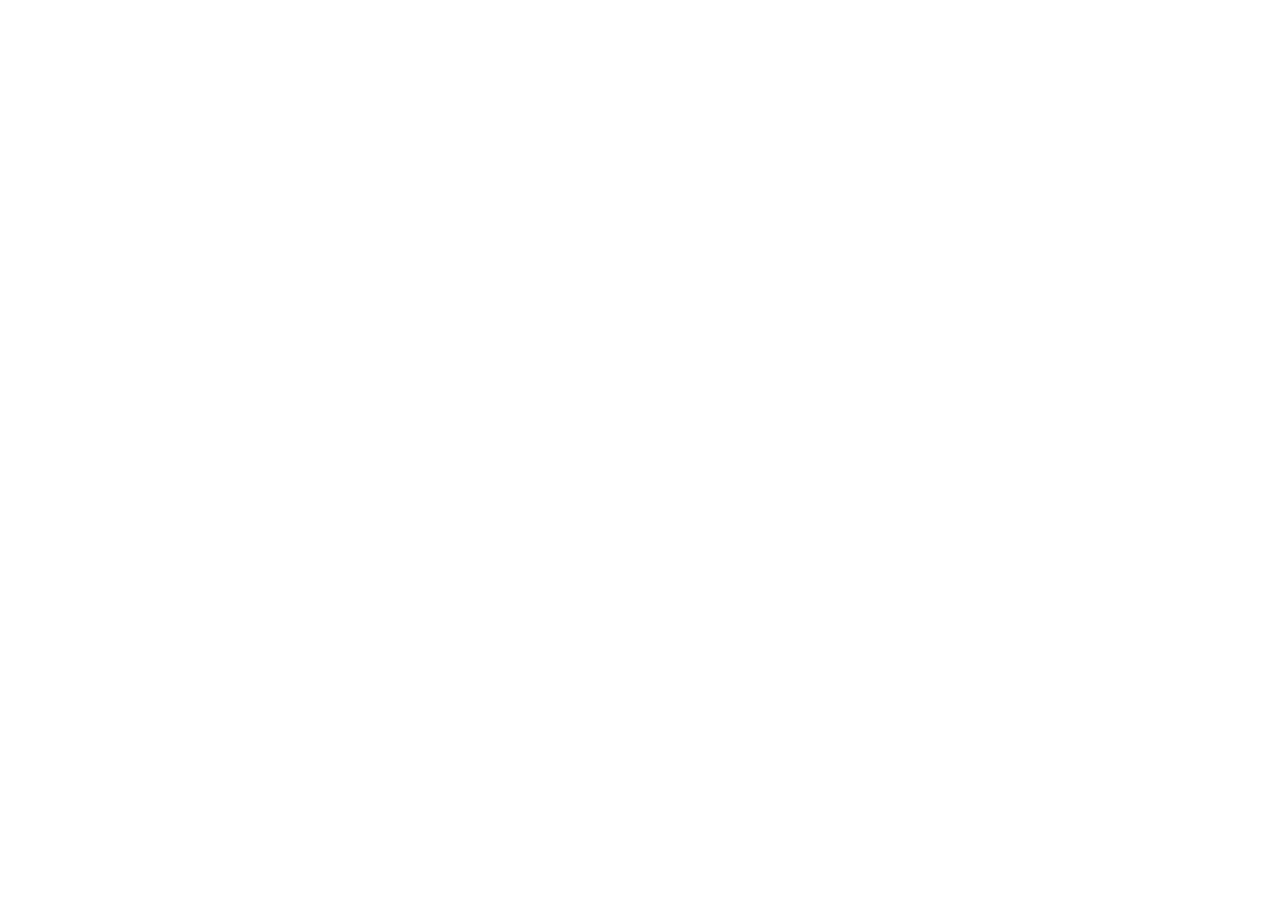
==== index.html @ 0db331f7 "initial commit" ====
<!DOCTYPE html>
<html lang="en">
<head>
    <link rel="stylesheet" href="style.css">
    <meta charset="UTF-8">
    <meta name="viewport" content="width=device-width, initial-scale=1.0">
    <title>Document</title>
</head>
<body>
    
</body>
</html>
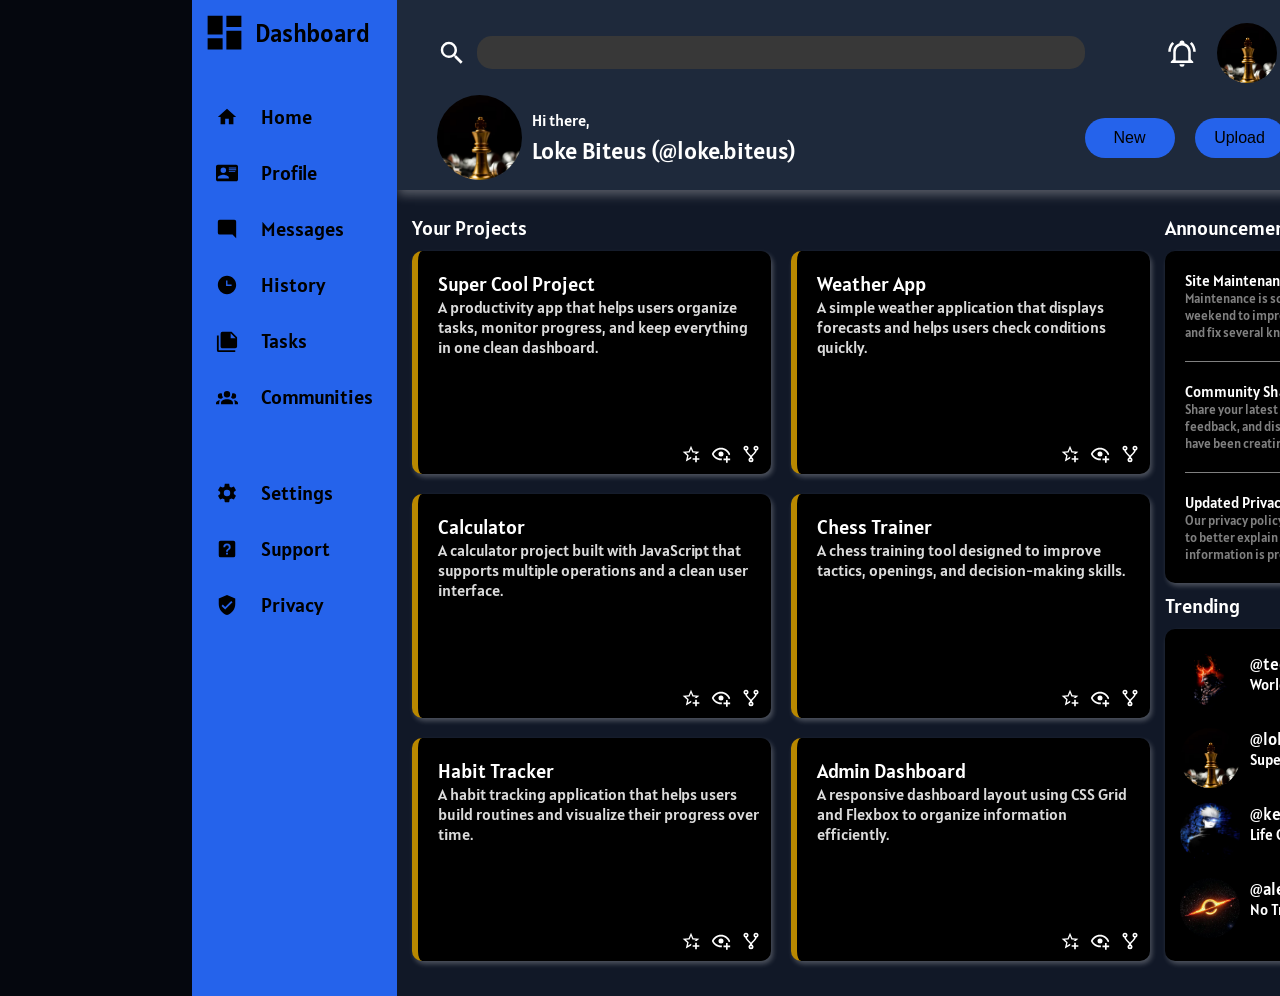
==== commit fa2cadce: "Dashboard" ====
--- a/index.html
+++ b/index.html
@@ -7,6 +7,308 @@
     <title>Document</title>
 </head>
 <body>
-    
+    <div class="container">
+        <div class="header">
+            <div class="top-left-header">
+                <img class="search-icon" src="icons/magnify.svg">
+                <input type="text">
+            </div>
+            <div class="top-right-header">
+                <img class="bell-icon" src="icons/bell.svg">
+                <img class="tiny-profile" src="profiles/profile.avif">
+                <div class="tiny-name">Loke Biteus</div>
+            </div>
+            <div class="bottom-left-header">
+                <img class="profile" src="profiles/profile.avif">
+                <div class="name-space">
+                    <div class="tiny-text">Hi there,</div>
+                    <div class="name">Loke Biteus (@loke.biteus)</div>
+                </div>
+            </div>
+            <div class="bottom-right-header">
+                <button>New</button>
+                <button>Upload</button>
+                <button>Share</button>
+            </div>
+        </div>
+        
+        <div class="sidebar">
+            <div class="sidebar-item-dashboard">
+                <img class="icon dashboard" src="icons/dashboard.svg" alt="">
+                <span class="logo">Dashboard</span>
+            </div>
+            <div class="sidebar-container">
+
+                <div class="top-links">
+
+                    <a class="sidebar-item" href="secret.html">
+                        <img class="icon" src="icons/home.svg" alt="">
+                        <span>Home</span>
+                    </a>
+
+                    <a class="sidebar-item" href="#">
+                        <img class="icon" src="icons/profile.svg" alt="">
+                        <span>Profile</span>
+                    </a>
+
+                    <a class="sidebar-item" href="#">
+                        <img class="icon" src="icons/messages.svg" alt="">
+                        <span>Messages</span>
+                    </a>
+
+                    <a class="sidebar-item" href="secret.html">
+                        <img class="icon" src="icons/history.svg" alt="">
+                        <span>History</span>
+                    </a>
+
+                    <a class="sidebar-item" href="#">
+                        <img class="icon" src="icons/tasks.svg" alt="">
+                        <span>Tasks</span>
+                    </a>
+
+                    <a class="sidebar-item" href="#">
+                        <img class="icon community" src="icons/community.svg" alt="">
+                        <span>Communities</span>
+                    </a>
+
+                </div>
+
+
+                <div class="bottom-links">
+
+                    <a class="sidebar-item" href="secret.html">
+                        <img class="icon" src="icons/cog.svg" alt="">
+                        <span>Settings</span>
+                    </a>
+
+                    <a class="sidebar-item" href="#">
+                        <img class="icon" src="icons/help-box.svg" alt="">
+                        <span>Support</span>
+                    </a>
+
+                    <a class="sidebar-item" href="#">
+                        <img class="icon" src="icons/shield-check.svg" alt="">
+                        <span>Privacy</span>
+                    </a>
+
+                </div>
+
+            </div>
+        </div>
+
+        <div class="main">
+            <div class="projects">
+                <div class="projects-heading">Your Projects</div>
+                <div class="projects-box">
+
+                    <div class="card">
+                        <div class="card-info">
+                            <div class="projects-name">Super Cool Project</div>
+                            <div class="projects-text">
+                                A productivity app that helps users organize tasks, monitor progress,
+                                and keep everything in one clean dashboard.
+                            </div>
+                        </div>
+
+                        <div class="card-buttons">
+                            <a class="projects-link" href="#">
+                                <img src="icons/star.svg" alt="">
+                            </a>
+                            <a class="projects-link" href="#">
+                                <img src="icons/eye.svg" alt="">
+                            </a>
+                            <a class="projects-link" href="#">
+                                <img src="icons/branch.svg" alt="">
+                            </a>
+                        </div>
+                    </div>
+
+
+                    <div class="card">
+                        <div class="card-info">
+                            <div class="projects-name">Weather App</div>
+                            <div class="projects-text">
+                                A simple weather application that displays forecasts and helps users
+                                check conditions quickly.
+                            </div>
+                        </div>
+
+                        <div class="card-buttons">
+                            <a class="projects-link" href="#">
+                                <img src="icons/star.svg" alt="">
+                            </a>
+                            <a class="projects-link" href="#">
+                                <img src="icons/eye.svg" alt="">
+                            </a>
+                            <a class="projects-link" href="#">
+                                <img src="icons/branch.svg" alt="">
+                            </a>
+                        </div>
+                    </div>
+
+
+                    <div class="card">
+                        <div class="card-info">
+                            <div class="projects-name">Calculator</div>
+                            <div class="projects-text">
+                                A calculator project built with JavaScript that supports multiple
+                                operations and a clean user interface.
+                            </div>
+                        </div>
+
+                        <div class="card-buttons">
+                            <a class="projects-link" href="#">
+                                <img src="icons/star.svg" alt="">
+                            </a>
+                            <a class="projects-link" href="#">
+                                <img src="icons/eye.svg" alt="">
+                            </a>
+                            <a class="projects-link" href="#">
+                                <img src="icons/branch.svg" alt="">
+                            </a>
+                        </div>
+                    </div>
+
+
+                    <div class="card">
+                        <div class="card-info">
+                            <div class="projects-name">Chess Trainer</div>
+                            <div class="projects-text">
+                                A chess training tool designed to improve tactics, openings,
+                                and decision-making skills.
+                            </div>
+                        </div>
+
+                        <div class="card-buttons">
+                            <a class="projects-link" href="#">
+                                <img src="icons/star.svg" alt="">
+                            </a>
+                            <a class="projects-link" href="#">
+                                <img src="icons/eye.svg" alt="">
+                            </a>
+                            <a class="projects-link" href="#">
+                                <img src="icons/branch.svg" alt="">
+                            </a>
+                        </div>
+                    </div>
+
+
+                    <div class="card">
+                        <div class="card-info">
+                            <div class="projects-name">Habit Tracker</div>
+                            <div class="projects-text">
+                                A habit tracking application that helps users build routines
+                                and visualize their progress over time.
+                            </div>
+                        </div>
+
+                        <div class="card-buttons">
+                            <a class="projects-link" href="#">
+                                <img src="icons/star.svg" alt="">
+                            </a>
+                            <a class="projects-link" href="#">
+                                <img src="icons/eye.svg" alt="">
+                            </a>
+                            <a class="projects-link" href="#">
+                                <img src="icons/branch.svg" alt="">
+                            </a>
+                        </div>
+                    </div>
+
+
+                    <div class="card">
+                        <div class="card-info">
+                            <div class="projects-name">Admin Dashboard</div>
+                            <div class="projects-text">
+                                A responsive dashboard layout using CSS Grid and Flexbox
+                                to organize information efficiently.
+                            </div>
+                        </div>
+
+                        <div class="card-buttons">
+                            <a class="projects-link" href="#">
+                                <img src="icons/star.svg" alt="">
+                            </a>
+                            <a class="projects-link" href="#">
+                                <img src="icons/eye.svg" alt="">
+                            </a>
+                            <a class="projects-link" href="#">
+                                <img src="icons/branch.svg" alt="">
+                            </a>
+                        </div>
+                    </div>
+
+                </div>
+            </div>
+
+            <div class="announcements">
+                <div class="announcements-text">Announcements</div>
+                <div class="announcements-box">
+                    <div class="site-maintenance">
+                        <div class="site-maintenance-header">Site Maintenance</div>
+                        <div class="site-maintenance-text">
+                            Maintenance is scheduled this weekend to improve performance and fix several known issues.
+                        </div>
+                    </div>
+
+                    <div class="border"></div>
+
+                    <div class="community-share-day">
+                        <div class="community-share-day-header">Community Share Day</div>
+                        <div class="community-share-day-text">
+                            Share your latest projects, get feedback, and discover what others have been creating.
+                        </div>
+                    </div>
+
+                    <div class="border"></div>
+
+                    <div class="updated-privacy-policy">
+                        <div class="updated-privacy-policy-header">Updated Privacy Policy</div>
+                        <div class="updated-privacy-policy-text">
+                            Our privacy policy has been updated to better explain how your information is protected.
+                        </div>
+                    </div>
+                </div>
+            </div>
+
+            <div class="trending">
+                <div class="trending-text">Trending</div>
+                <div class="trending-box">
+                    <div class="person">
+                        <img class="trending-profile" src="profiles/samurai-profile.jpeg">
+                        <div class="trending-name-project">
+                            <div class="trending-name">@tegan</div>
+                            <div class="trending-project">World Peace Builder</div>
+                        </div>
+                    </div>
+
+                    <div class="person">
+                        <img class="trending-profile" src="profiles/profile.avif">
+                        <div class="trending-name-project">
+                            <div class="trending-name">@loke</div>
+                            <div class="trending-project">Super Cool Project</div>
+                        </div>
+                    </div>
+
+                    <div class="person">
+                        <img class="trending-profile" src="profiles/gojo-profile.jpg">
+                        <div class="trending-name-project">
+                            <div class="trending-name">@kendall</div>
+                            <div class="trending-project">Life Changing App</div>
+                        </div>
+                    </div>
+
+                    <div class="person">
+                        <img class="trending-profile" src="profiles/black-hole-profile.jpg">
+                        <div class="trending-name-project">
+                            <div class="trending-name">@alex</div>
+                            <div class="trending-project">No Traffic Maker</div>
+                        </div>
+                    </div>
+
+                </div>
+            </div>
+        </div>
+    </div>
 </body>
 </html>
--- a/style.css
+++ b/style.css
@@ -0,0 +1,566 @@
+@import url(https://fonts.bunny.net/css?family=alatsi:400);
+
+
+* {
+    margin: 0;
+    padding: 0;
+}
+
+
+
+body, html {
+    height: 100%;
+    width: 100%;
+    background-color: #05070e;
+    display: flex;
+    align-items: center;
+
+    font-family: "Alatsi";
+    font-size: 16px;
+}
+
+.container {
+    height: 70%;
+    width: 100%;
+    display: grid;
+    grid-template-columns: 1fr 4fr;
+    grid-template-rows: 1fr 4fr;
+
+    grid-template-areas: 
+    "sidebar header"
+    "sidebar main";
+
+}
+
+
+
+/*header*/
+
+.header {
+    grid-area: header;
+    z-index: 1;
+    
+    background-color: #1e293b;
+    box-shadow: 1px 5px 10px rgb(247, 246, 246, 0.3);
+    color: white;
+    padding-right: 40px;
+    padding-left: 40px;
+    padding-top: 10px;
+    padding-bottom: 10px;
+
+    display: grid;
+    grid-template-columns: 2fr 1fr;
+    grid-template-rows: 1fr 1fr;
+    grid-template-areas: 
+    "top-left top-right"
+    "bottom-left bottom-right"
+    ;
+}
+
+.top-left-header {
+    grid-area: top-left;
+    display: flex;
+    align-items: center;
+    gap: 10px;
+}
+
+.top-right-header {
+    grid-area: top-right;
+
+    display: flex;
+    align-items: center;
+    justify-content: end;
+    gap: 20px;
+}
+
+.bottom-left-header {
+    grid-area: bottom-left;
+    display: flex;
+    align-items: center;
+    gap: 10px;
+}
+
+.name-space {
+    display: flex;
+    flex-direction: column;
+    gap: 5px;
+}
+
+.bottom-right-header {
+    grid-area: bottom-right;
+    display: flex;
+    gap: 20px;
+    align-items: center;
+}
+
+
+.search-icon, .bell-icon {
+    filter: invert(1);
+    height: 20px;
+    width: 20px;
+}
+
+.profile {
+    width: 60px;
+    height: 60px;
+    border-radius: 50%;
+    object-fit: cover;
+}
+
+.tiny-profile {
+    width: 30px;
+    height: 30px;
+    border-radius: 50%;
+    object-fit: cover;
+}
+
+input {
+    width: 400px;
+    background-color: rgb(56, 56, 56);
+    color: white;
+    border-radius: 10px;
+    padding: 2px;
+
+    border: none;
+    outline: none;
+    
+}
+
+.tiny-text {
+    font-size: 12px;
+}
+
+.name {
+    font-size: 18px;
+}
+
+button {
+    border-radius: 20px;
+    padding: 8px;
+    width: 70px;
+    font-size: 12px;
+    outline: none;
+    border: none;
+    background-color: #2563eb;
+}
+
+
+
+
+/*-------Sidebar------*/
+
+
+
+
+.sidebar {
+    grid-area: sidebar;
+    background-color: #2563eb;
+    z-index: 2;
+
+
+}
+
+.sidebar-container {
+    height: 55%;
+    display: flex;
+    flex-direction: column;
+    gap: 50px;
+    padding: 18px;
+}
+
+.top-links, .bottom-links {
+    height: 100%;
+    display: flex;
+    flex-direction: column;
+    gap: 20px;
+}
+
+.sidebar-item {
+    display: flex;
+    flex-direction: row;
+    align-items: center;
+    gap: 15px;
+}
+
+.icon {
+    height: 16px;
+    width: auto;
+}
+
+.dashboard {
+    height: 35px;
+    width: auto;
+    padding: 0;
+    margin: 0;
+}
+
+.sidebar-item-dashboard {
+    display: flex;
+    gap: 6px;
+    padding: 8px;
+    align-items: center;
+    margin-bottom: 10px;
+    font-size: 20px;
+}
+
+
+
+
+/*----------Main-------*/
+
+
+
+
+.main {
+    
+    grid-area: main;
+    background-color: #111827;
+
+    display: grid;
+    grid-template-columns: 3fr 1fr;
+    grid-template-rows: 1fr 1fr;
+    grid-template-areas: 
+    "projects announcements"
+    "projects trending"
+    ;
+
+    color: white;
+    padding: 25px 22px 35px 15px;
+    gap: 10px;
+}
+
+.projects {
+    height: 100%;
+    grid-area: projects;
+    display: flex;
+    flex-direction: column;
+    gap: 10px;
+    padding-right: 5px;
+}
+
+.projects-box {
+    flex: 1;
+
+    display: grid;
+    grid-template-columns: repeat(auto-fit, minmax(250px, 1fr));
+    gap: 20px;
+}
+
+.card {
+    background-color: black;
+
+    display: flex;
+    flex-direction: column;
+    justify-content: space-between;
+    border-radius: 10px;
+    padding: 20px 10px 10px 20px;
+
+    border-left: 6px solid rgb(185, 136, 0);
+    box-shadow: 2px 3px 5px rgba(255, 255, 255, 0.253);
+
+}
+
+.card-buttons {
+    display: flex;
+    gap: 10px;
+    justify-content: end;
+}
+
+.card-info {
+    display: flex;
+    flex-direction: column;
+    gap: 0px;
+}
+
+.projects-text {
+    font-size: 12px;
+    color: rgb(219, 219, 219);
+}
+
+
+.card img {
+    height: 20px;
+    width: 20px;
+    filter: invert(1);
+}
+
+
+
+
+/*------Announcements-----*/
+
+
+
+.announcements {
+    grid-area: announcements;
+
+    display: flex;
+    flex-direction: column;
+    gap: 10px;
+}
+
+.announcements-box {
+    flex: 1;
+
+    background-color: black;
+    border-radius: 10px;
+    box-shadow: 2px 3px 5px rgba(255, 255, 255, 0.253);
+
+    display: flex;
+    flex-direction: column;
+    gap: 8px;
+    padding: 20px;
+    justify-content: center;
+
+    font-size: 10px;
+}
+
+.site-maintenance-text,
+.community-share-day-text,
+.updated-privacy-policy-text {
+    color: gray;
+    font-size: 9px;
+}
+
+.border {
+    height: 1px;
+    background-color: gray;
+}
+
+/*-------Trending-------*/
+
+
+
+.trending {
+    grid-area: trending;
+
+    display: flex;
+    flex-direction: column;
+    gap: 10px;
+    padding-top: 0px;
+}
+
+.trending-box {
+    flex: 1;
+
+    background-color: black;
+    border-radius: 10px;
+    box-shadow: 2px 3px 5px rgba(255, 255, 255, 0.253);
+
+    display: flex;
+    flex-direction: column;
+    padding: 15px;
+    gap: 10px;
+    justify-content: center;
+}
+
+.person {
+    display: flex;
+    flex-direction: row;
+    gap: 10px;
+
+}
+
+.trending-name {
+    font-size: 12px;
+}
+
+.trending-project {
+    font-size: 10px;
+}
+
+.trending-profile {
+    width: 42px;
+    height: 42px;
+    border-radius: 50%;
+    object-fit: cover;
+}
+
+
+
+
+
+
+
+/*----others----*/
+
+
+
+img {
+    display: block;
+}
+
+a {
+    color: black;
+    text-decoration: none;
+}
+
+.button-secret {
+    display: inline-block;
+    padding: 10px 20px;
+    background-color: blue;
+    color: white;
+    text-decoration: none;
+    border-radius: 5px;
+}
+
+.secret {
+    display: flex;
+    flex-direction: column;
+    align-items: center;
+    justify-content: center;
+    gap: 50px;
+}
+
+@media (min-width: 1000px) {
+    .container {
+        height: 100%;
+        width: 70%
+    }
+    body, html {
+        justify-content: center;
+        font-size: 20px;
+    }
+    .announcements-box {
+        gap: 20px;
+        font-size: 15px;
+    }
+    .site-maintenance-text,
+    .community-share-day-text,
+    .updated-privacy-policy-text {
+        color: gray;
+        font-size: 13px;
+    }
+    .trending-name {
+        font-size: 17px;
+    }
+
+    .trending-project {
+        font-size: 15px;
+    }
+
+    .trending-profile {
+        width: 60px;
+        height: 60px;
+        border-radius: 50%;
+        object-fit: cover;
+    }
+    .trending-box {
+        gap: 15px;
+    }
+    .projects-text {
+        font-size: 16px;
+    }
+
+
+
+    /*----header----*/
+
+    .search-icon, .bell-icon {
+        filter: invert(1);
+        height: 30px;
+        width: 30px;
+    }
+
+    .profile {
+        width: 85px;
+        height: 85px;
+        border-radius: 50%;
+        object-fit: cover;
+    }
+
+    .tiny-profile {
+        width: 60px;
+        height: 60px;
+        border-radius: 50%;
+        object-fit: cover;
+    }
+
+    input {
+        width: 600px;
+        height: 25px;
+        background-color: rgb(56, 56, 56);
+        color: white;
+        border-radius: 15px;
+        padding: 4px;
+
+        border: none;
+        outline: none;
+        
+    }
+
+    .tiny-text {
+        font-size: 16px;
+    }
+
+    .name {
+        font-size: 24px;
+    }
+
+    button {
+        border-radius: 30px;
+        padding: 10px;
+        width: 90px;
+        height: 40px;
+        font-size: 16px;
+        outline: none;
+        border: none;
+        background-color: #2563eb;
+    }
+
+
+
+
+    /*-----sidebar------*/
+
+    .sidebar {
+        grid-area: sidebar;
+        background-color: #2563eb;
+        z-index: 2;
+
+
+    }
+
+    .sidebar-container {
+        height: 55%;
+        display: flex;
+        flex-direction: column;
+        gap: 70px;
+        padding: 24px;
+    }
+
+    .top-links, .bottom-links {
+        height: 100%;
+        display: flex;
+        flex-direction: column;
+        gap: 30px;
+    }
+
+    .sidebar-item {
+        display: flex;
+        flex-direction: row;
+        align-items: center;
+        gap: 22.5px;
+    }
+
+    .icon {
+        height: 22px;
+        width: auto;
+    }
+
+    .dashboard {
+        height: 45px;
+        width: auto;
+        padding: 0;
+        margin: 0;
+    }
+
+    .sidebar-item-dashboard {
+        display: flex;
+        gap: 8px;
+        padding: 10px;
+        align-items: center;
+        margin-bottom: 15px;
+        font-size: 25px;
+    }
+}
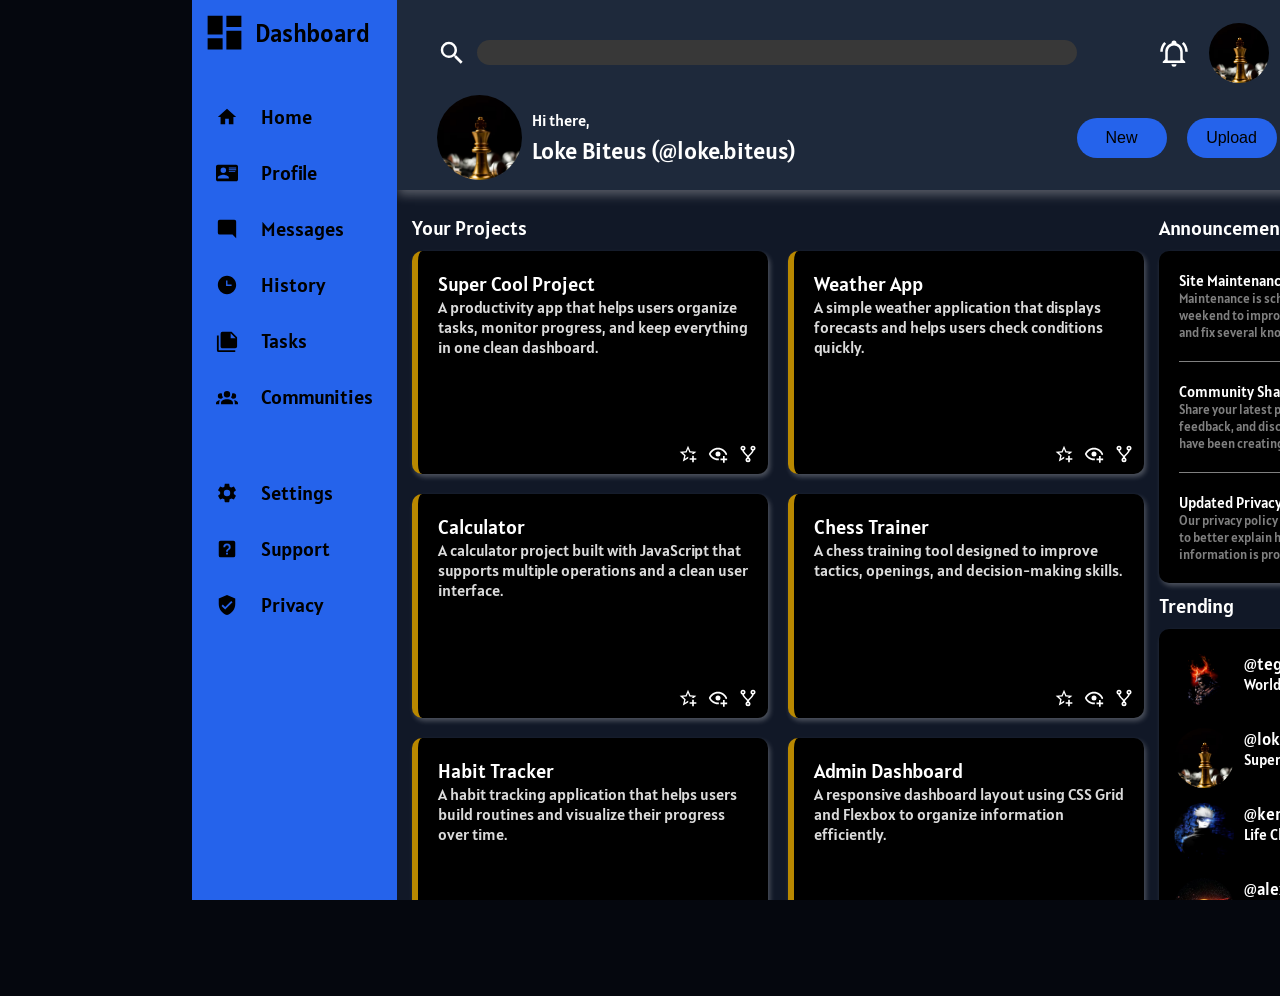
==== commit ca310c60: "Dashboard" ====
--- a/index.html
+++ b/index.html
@@ -26,7 +26,7 @@
                 </div>
             </div>
             <div class="bottom-right-header">
-                <button>New</button>
+                <button onclick="location.href='secret.html'">New</button>
                 <button>Upload</button>
                 <button>Share</button>
             </div>
@@ -98,7 +98,9 @@
 
         <div class="main">
             <div class="projects">
-                <div class="projects-heading">Your Projects</div>
+                <div class="projects-header">
+                    <div class="projects-heading">Your Projects</div>
+                </div>
                 <div class="projects-box">
 
                     <div class="card">
@@ -114,7 +116,7 @@
                             <a class="projects-link" href="#">
                                 <img src="icons/star.svg" alt="">
                             </a>
-                            <a class="projects-link" href="#">
+                            <a class="projects-link" href="secret.html">
                                 <img src="icons/eye.svg" alt="">
                             </a>
                             <a class="projects-link" href="#">
@@ -137,7 +139,7 @@
                             <a class="projects-link" href="#">
                                 <img src="icons/star.svg" alt="">
                             </a>
-                            <a class="projects-link" href="#">
+                            <a class="projects-link" href="secret.html">
                                 <img src="icons/eye.svg" alt="">
                             </a>
                             <a class="projects-link" href="#">
@@ -183,7 +185,7 @@
                             <a class="projects-link" href="#">
                                 <img src="icons/star.svg" alt="">
                             </a>
-                            <a class="projects-link" href="#">
+                            <a class="projects-link" href="secret.html">
                                 <img src="icons/eye.svg" alt="">
                             </a>
                             <a class="projects-link" href="#">
@@ -206,7 +208,7 @@
                             <a class="projects-link" href="#">
                                 <img src="icons/star.svg" alt="">
                             </a>
-                            <a class="projects-link" href="#">
+                            <a class="projects-link" href="secret.html">
                                 <img src="icons/eye.svg" alt="">
                             </a>
                             <a class="projects-link" href="#">
@@ -242,7 +244,9 @@
             </div>
 
             <div class="announcements">
-                <div class="announcements-text">Announcements</div>
+                <div class="projects-header">
+                    <div class="announcements-text">Announcements</div>
+                </div>
                 <div class="announcements-box">
                     <div class="site-maintenance">
                         <div class="site-maintenance-header">Site Maintenance</div>
@@ -272,7 +276,9 @@
             </div>
 
             <div class="trending">
-                <div class="trending-text">Trending</div>
+                <div class="projects-header">
+                    <div class="trending-text">Trending</div>
+                </div>
                 <div class="trending-box">
                     <div class="person">
                         <img class="trending-profile" src="profiles/samurai-profile.jpeg">
--- a/style.css
+++ b/style.css
@@ -4,11 +4,12 @@
 * {
     margin: 0;
     padding: 0;
-}
-
+    box-sizing: border-box;
+}
 
 
 body, html {
+    overflow: hidden;
     height: 100%;
     width: 100%;
     background-color: #05070e;
@@ -119,7 +120,8 @@
     background-color: rgb(56, 56, 56);
     color: white;
     border-radius: 10px;
-    padding: 2px;
+    padding: 3px;
+    padding-left: 7px;
 
     border: none;
     outline: none;
@@ -180,6 +182,9 @@
     flex-direction: row;
     align-items: center;
     gap: 15px;
+
+    border-radius: 8px;
+    transition: 0.2s;
 }
 
 .icon {
@@ -201,6 +206,8 @@
     align-items: center;
     margin-bottom: 10px;
     font-size: 20px;
+
+    transition: 0.2s;
 }
 
 
@@ -258,6 +265,7 @@
     border-left: 6px solid rgb(185, 136, 0);
     box-shadow: 2px 3px 5px rgba(255, 255, 255, 0.253);
 
+    transition: 0.2s;
 }
 
 .card-buttons {
@@ -313,6 +321,7 @@
     justify-content: center;
 
     font-size: 10px;
+    transition: 0.2s;
 }
 
 .site-maintenance-text,
@@ -352,6 +361,7 @@
     padding: 15px;
     gap: 10px;
     justify-content: center;
+    transition: 0.2s;
 }
 
 .person {
@@ -396,23 +406,149 @@
 }
 
 .button-secret {
-    display: inline-block;
-    padding: 10px 20px;
-    background-color: blue;
-    color: white;
-    text-decoration: none;
-    border-radius: 5px;
-}
+    background-color: rgba(255, 255, 255, 0);
+    width: 240px;
+    height: 240px;
+    border-radius: 50%;
+    margin-left: 168px;
+    margin-top: 8px;
+}
+
 
 .secret {
     display: flex;
     flex-direction: column;
-    align-items: center;
-    justify-content: center;
-    gap: 50px;
-}
+}
+
+.secret-body {
+    background-image: url("icons/void.webp");
+    background-size: cover;
+    background-position: center;
+    background-repeat: no-repeat;
+}
+
+.projects-header {
+    display: flex;
+    justify-content: start;
+}
+
+
+/*-------Hover--------*/
+
+
+
+.card:hover {
+    transform: translateY(-4px);
+    box-shadow: 4px 7px 10px rgba(255, 255, 255, 0.253);
+}
+
+.sidebar-item:hover {
+    transform: translateX(5px);
+}
+
+.sidebar-item-dashboard:hover {
+    transform: scale(1.05);
+}
+
+button {
+    transition: 0.2s;
+}
+
+button:hover {
+    transform: scale(1.1);
+}
+
+.card-buttons a {
+    transition: 0.2s;
+}
+
+.card-buttons a:hover {
+    transform: translateY(-5px)
+}
+
+.profile, .tiny-profile, .trending-profile {
+    transition: 0.2s;
+}
+.profile:hover, .trending-profile:hover {
+    transform: scale(1.2);
+}
+.trending-profile:active {
+    transform: scale(2);
+}
+
+.announcements-box:hover, .trending-box:hover {
+    transform: translateY(-4px);
+    box-shadow: 4px 7px 10px rgba(255, 255, 255, 0.253);
+}
+
+.announcements-text, .trending-text, .projects-heading {
+    transition: 0.2s;
+}
+.announcements-text:hover, .trending-text:hover, .projects-heading:hover {
+    transform: scale(1.08);
+    text-shadow: 2px 2px 5px rgba(255, 255, 255, 0.253);
+}
+
+.trending-name-project {
+    transition: 0.2s;
+}
+.trending-name-project:hover {
+    transform: scale(1.1);
+}
+
+.site-maintenance, .community-share-day, .updated-privacy-policy {
+    transition: 0.2s;
+    transform-origin: left center;
+}
+.site-maintenance:hover, .community-share-day:hover, .updated-privacy-policy:hover {
+    transform: scale(1.1);
+    cursor: none;
+}
+.name-space {
+    transition: 0.2s;
+}
+.name-space:hover {
+    transform: translateX(10px) scale(1.035);
+    
+}
+
+.bell-icon, .tiny-profile, .tiny-name, .search-icon, input {
+    transition: 0.2s;
+}
+.bell-icon:hover, .tiny-name:hover {
+    transform: translateY(-5px);
+}
+.tiny-profile:hover {
+    transform: translateY(-6px) scale(1.1);
+}
+.search-icon:hover {
+    transform: scale(1.2);
+}
+input {
+    transform-origin: left center;
+}
+input:hover {
+    transform: scaleY(1.2) scaleX(1.1);
+}
+/*--------big screen--------*/
+
 
 @media (min-width: 1000px) {
+    .site-maintenance, .community-share-day, .updated-privacy-policy {
+        padding-right: 5px;
+    }
+    .button-secret {
+        background-color: rgba(255, 255, 255, 0);
+        margin-right: 620px;
+        margin-top: 15px;
+        width: 298px;
+        height: 298px;
+    }
+    * {
+        margin: 0;
+        padding: 0;
+        box-sizing: border-box;
+    }
     .container {
         height: 100%;
         width: 70%
